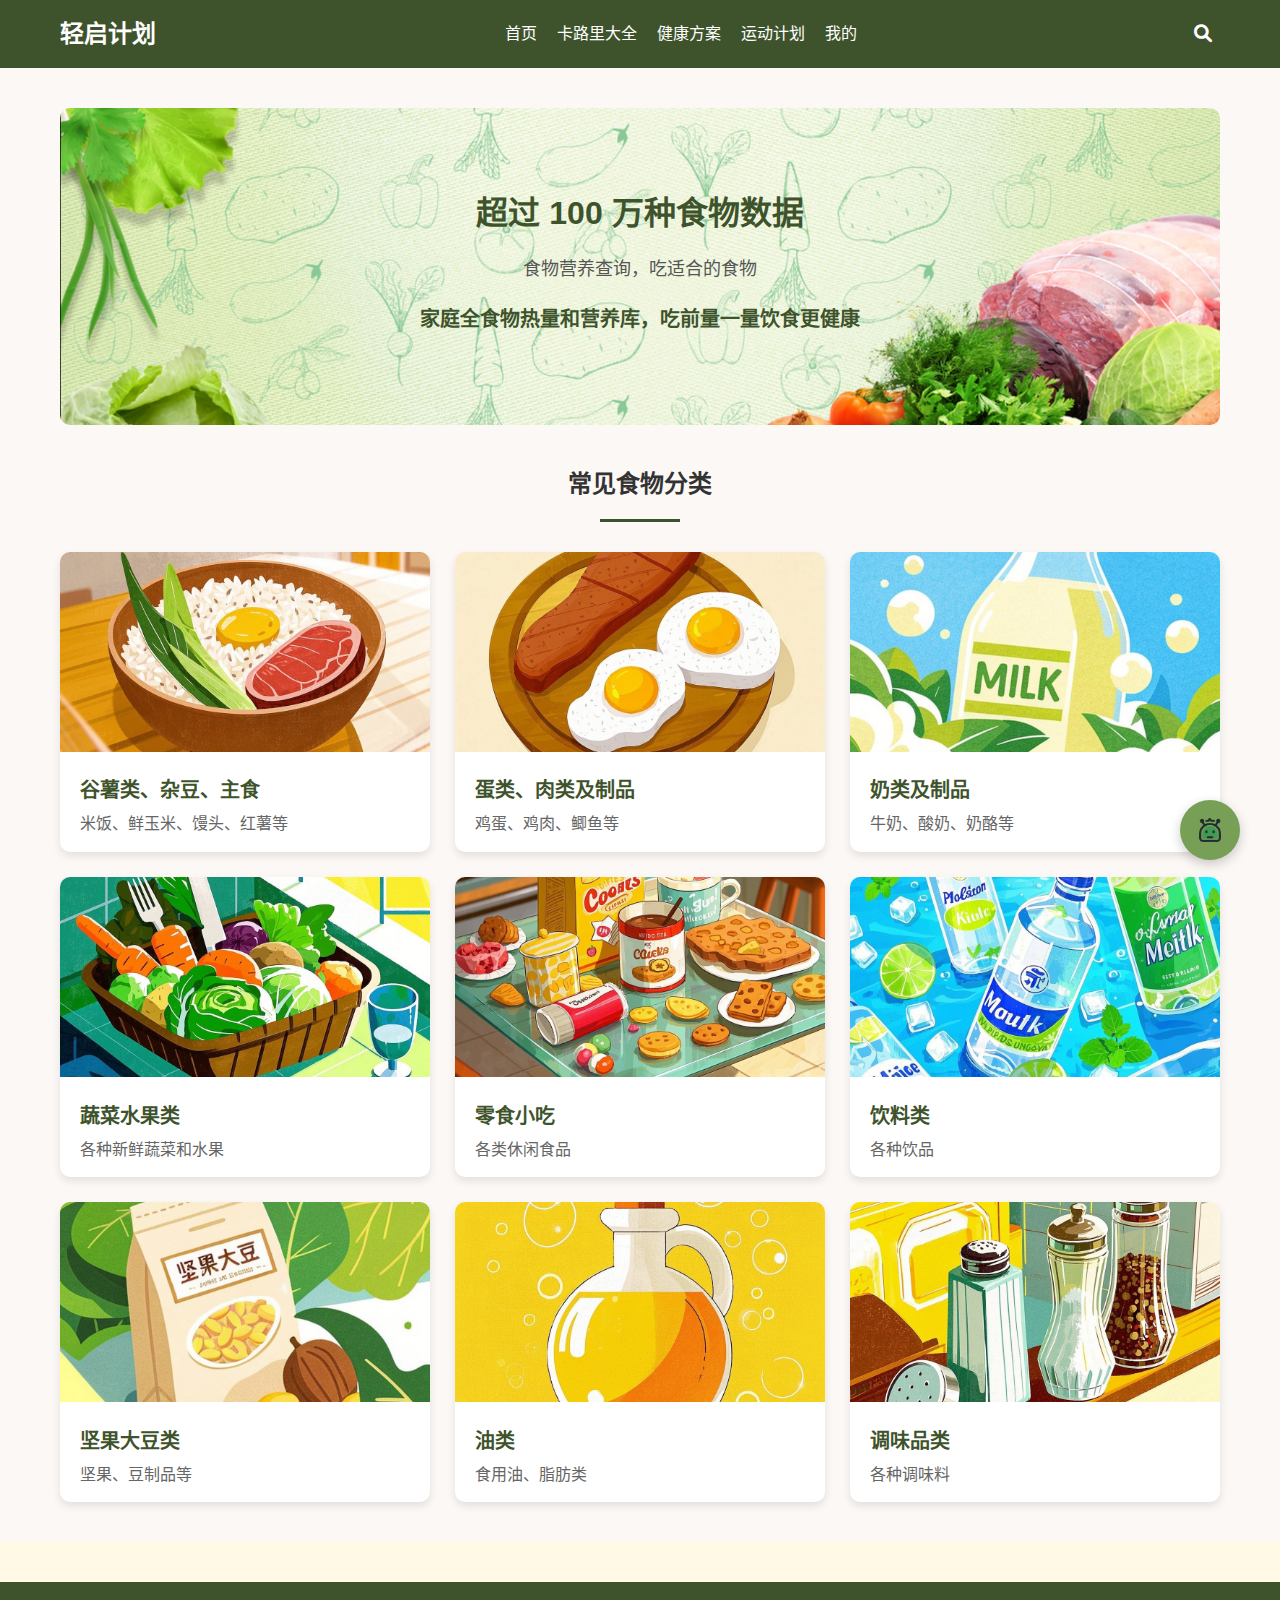
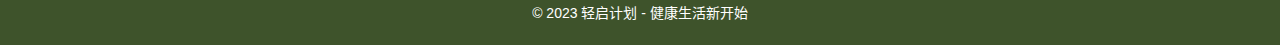
==== calorie.html @ 0e8acd65 "Add files via upload" ====
<!DOCTYPE html>
<html lang="zh-CN">
<head>
    <meta charset="UTF-8">
    <meta name="viewport" content="width=device-width, initial-scale=1.0">
    <title>轻启计划 - 卡路里大全</title>
    <link rel="stylesheet" href="css/style.css">
    <link rel="stylesheet" href="https://cdnjs.cloudflare.com/ajax/libs/font-awesome/6.0.0-beta3/css/all.min.css">
</head>
<body>
    <!-- 导航栏 (与首页相同) -->
    <header class="header">
        <div class="container">
            <div class="logo">
                <h1>轻启计划</h1>
            </div>
            <nav class="nav">
                <ul>
                    <li class="active"><a href="index.html">首页</a></li>
                    <li class="active"><a href="calorie.html">卡路里大全</a></li>
                    <li class="active"><a href="health-plan.html">健康方案</a></li>
                    <li class="active"><a href="exercise-plan.html">运动计划</a></li>
                    <li class="active"><a href="my_page.html">我的</a></li>
                </ul>
            </nav>
            <div class="search-container">
                <button class="search-icon-btn" id="search-icon-btn">
                    <i class="fas fa-search"></i>
                </button>
                <div class="search-expandable" id="search-expandable">
                    <input type="text" id="search-input" placeholder="搜索...">
                    <button id="search-btn">搜索</button>
                </div>
            </div>
            <div class="mobile-menu-btn">
                <i class="fas fa-bars"></i>
            </div>
        </div>
    </header>


    <!-- 悬浮AI助手按钮 -->
    <div class="ai-float-btn" id="ai-float-btn">
        <img src="images/ai图.png" alt="AI助手" class="ai-logo">
    </div>

<!-- 悬浮聊天窗口 -->
<div class="ai-chat-container" id="ai-chat-container">
    <div class="ai-header">
        <h2><img src="images/ai图.png" alt="AI助手" class="ai-logo"> ai小启</h2>
        <button class="close-chat" id="close-chat"><i class="fas fa-times"></i></button>
    </div>
    <div class="ai-messages" id="ai-messages">
        <div class="ai-message ai-response">
            <div class="message-content">
                您好！我是轻启计划的AI健康助手，可以为您解答关于饮食、运动、BMI等方面的健康问题。请问有什么可以帮您？
            </div>
        </div>
    </div>
    <div class="ai-input-area">
        <input type="text" id="ai-question" placeholder="输入您的健康问题...">
        <button id="ai-send"><i class="fas fa-paper-plane"></i></button>
    </div>
    <div class="ai-disclaimer">
        <small>免责声明：AI回答仅供参考，不能替代专业医疗建议</small>
    </div>
</div>

    <!-- 卡路里大全主内容 -->
    <main class="calorie-main">
        <div class="container">
            <!-- 顶部宣传语 -->
            <section class="calorie-intro">
                <h2>超过 100 万种食物数据</h2>
                <p>食物营养查询，吃适合的食物</p>
                <p class="slogan">家庭全食物热量和营养库，吃前量一量饮食更健康</p>
            </section>

            <!-- 食物分类展示 -->
            <section class="food-categories">
                <h3>常见食物分类</h3>
                <div class="categories-grid">
                    <!-- 每个分类卡片 -->
                    <div class="category-card" data-category="主食">
                        <img src="images/食物/主食.jpeg" alt="主食">
                        <h4>谷薯类、杂豆、主食</h4>
                        <p>米饭、鲜玉米、馒头、红薯等</p>
                    </div>
                    
                    <div class="category-card" data-category="蛋肉类">
                        <img src="images/食物/蛋肉类.jpeg" alt="蛋肉类">
                        <h4>蛋类、肉类及制品</h4>
                        <p>鸡蛋、鸡肉、鲫鱼等</p>
                    </div>
                    
                    <div class="category-card" data-category="奶制品">
                        <img src="images/食物/奶制品.jpeg" alt="奶制品">
                        <h4>奶类及制品</h4>
                        <p>牛奶、酸奶、奶酪等</p>
                    </div>
                    
                    <div class="category-card" data-category="蔬果类">
                        <img src="images/食物/蔬果类.jpeg" alt="蔬果类">
                        <h4>蔬菜水果类</h4>
                        <p>各种新鲜蔬菜和水果</p>
                    </div>
                    
                    <div class="category-card" data-category="零食小吃">
                        <img src="images/食物/零食小吃.jpeg" alt="零食小吃">
                        <h4>零食小吃</h4>
                        <p>各类休闲食品</p>
                    </div>
                    
                    <div class="category-card" data-category="饮料">
                        <img src="images/食物/饮料.jpeg" alt="饮料">
                        <h4>饮料类</h4>
                        <p>各种饮品</p>
                    </div>
                    
                    <!-- 新增的三个分类 -->
                    <div class="category-card" data-category="坚果大豆类">
                        <img src="images/食物/坚果大豆类.jpeg" alt="坚果大豆类">
                        <h4>坚果大豆类</h4>
                        <p>坚果、豆制品等</p>
                    </div>
                    
                    <div class="category-card" data-category="油类">
                        <img src="images/食物/油类.jpeg" alt="油类">
                        <h4>油类</h4>
                        <p>食用油、脂肪类</p>
                    </div>
                    
                    <div class="category-card" data-category="调味品">
                        <img src="images/食物/调味品.jpeg" alt="调味品">
                        <h4>调味品类</h4>
                        <p>各种调味料</p>
                    </div>
                </div>
            </section>

            <!-- 食物详情区域 (初始隐藏) -->
            <section class="food-details" id="food-details">
                <div class="details-header">
                    <h3 id="category-title">谷薯芋、杂豆、主食</h3>
                    <button id="close-details" class="close-btn">
                        <i class="fas fa-times"></i>
                    </button>
                </div>
                <div class="food-list" id="food-list">
                    <!-- 动态生成食物列表 -->
                </div>
            </section>
        </div>
    </main>

    <!-- 页脚 (与首页相同) -->
    <footer class="footer">
        <div class="container">
            <p>&copy; 2023 轻启计划 - 健康生活新开始</p>
        </div>
    </footer>

    <script src="js/calorie.js"></script>
</body>
</html>
---- css/style.css ----
/* 全局样式 */
* {
    margin: 0;
    padding: 0;
    box-sizing: border-box;
    font-family: 'Arial', sans-serif;
}

body {
    background-color: #fff8e1; /* 淡黄色背景 */
    color: #333;
    line-height: 1.6;
    overflow-x: hidden;
}

.container {
    width: 100%;
    max-width: 1200px;
    margin: 0 auto;
    padding: 0 20px;
}

/* 开屏动画样式 */
.splash-screen {
    position: fixed;
    top: 0;
    left: 0;
    width: 100%;
    height: 100%;
    background-color: #000;
    z-index: 1000;
    display: flex;
    justify-content: center;
    align-items: center;
}

.splash-screen video {
    width: 100%;
    height: 100%;
    object-fit: cover;
}

.skip-btn {
    position: absolute;
    top: 20px;
    right: 20px;
    background-color: rgba(255, 255, 255, 0.3);
    color: white;
    padding: 8px 15px;
    border-radius: 20px;
    cursor: pointer;
    font-size: 14px;
    transition: all 0.3s;
}

.skip-btn:hover {
    background-color: rgba(255, 255, 255, 0.5);
}

/* 导航栏样式 */
.header {
    background-color: #3E532B; /* 蓝色主题 */
    color: white;
    padding: 15px 0;
    position: sticky;
    top: 0;
    z-index: 100;
}

.header .container {
    display: flex;
    justify-content: space-between;
    align-items: center;
}

.logo h1 {
    font-size: 24px;
    font-weight: bold;
}

.nav ul {
    display: flex;
    list-style: none;
}

.nav ul li {
    margin-left: 20px;
}

.nav ul li a {
    color: white;
    text-decoration: none;
    font-size: 16px;
    transition: color 0.3s;
}

.nav ul li a:hover, .nav ul li.active a {
    /* color: #ffeb3b; */
    color: white
}

/* 搜索容器样式 */
.search-container {
    position: relative;
    display: flex;
    align-items: center;
}

/* 搜索图标按钮样式 */
.search-icon-btn {
    background: none;
    border: none;
    color: white;
    font-size: 18px;
    cursor: pointer;
    padding: 8px;
    transition: all 0.3s;
}

.search-icon-btn:hover {
    color: #ffeb3b;
    transform: scale(1.1);
}

/* 可展开的搜索框样式 */
.search-expandable {
    position: absolute;
    right: 0;
    display: flex;
    width: 0;
    overflow: hidden;
    transition: width 0.3s ease;
    background-color: white;
    border-radius: 20px;
}

.search-expandable.active {
    width: 250px;
}

.search-expandable input {
    flex: 1;
    padding: 8px 15px;
    border: none;
    border-radius: 20px 0 0 20px;
    outline: none;
    font-size: 14px;
    min-width: 0;
}

.search-expandable button {
    padding: 8px 15px;
    background-color: #3E532B;
    color: white;
    border: none;
    border-radius: 0 20px 20px 0;
    cursor: pointer;
    transition: background-color 0.3s;
    white-space: nowrap;
}

.search-expandable button:hover {
    /* background-color: #1565c0; */
    background-color: #3E532B;
}

/* 响应式设计 */
@media (max-width: 768px) {
    .search-expandable.active {
        width: 180px;
    }
    
    .search-expandable input {
        padding: 6px 12px;
    }
    
    .search-expandable button {
        padding: 6px 12px;
    }
}

.mobile-menu-btn {
    display: none;
    font-size: 24px;
    cursor: pointer;
}


/* 轮播图样式 */
.slider-section {
    margin-bottom: 40px;
}

.slider {
    position: relative;
    width: 100%;
    height: 400px;
    overflow: hidden;
    border-radius: 8px;
    box-shadow: 0 4px 8px rgba(0, 0, 0, 0.1);
}

.slide {
    position: absolute;
    top: 0;
    left: 0;
    width: 100%;
    height: 100%;
    opacity: 0;
    transition: opacity 1s ease-in-out;
}

.slide.active {
    opacity: 1;
}

.slide img {
    width: 100%;
    height: 100%;
    object-fit: cover;
}

/* 响应式设计 */
@media (max-width: 768px) {
    .slider {
        height: 250px;
    }
}

/* 主要内容区样式 */
.main-content-inner {
    padding: 40px 0;
}

.hero-section {
    display: flex;
    flex-wrap: wrap;
    gap: 40px;
    margin-bottom: 40px;
}

.left-image {
    flex: 1;
    min-width: 300px;
    border-radius: 8px;
    overflow: hidden;
    box-shadow: 0 4px 8px rgba(0, 0, 0, 0.1);
}

.left-image img {
    width: 100%;
    height: auto;
    display: block;
    transition: transform 0.3s;
}

.left-image img:hover {
    transform: scale(1.02);
}

.right-bmi {
    flex: 1;
    min-width: 300px;
    display: flex;
    align-items: center;
}

.bmi-calculator {
    background-color: transparent; /* 完全透明背景 */
    padding: 30px;
    border-radius: 8px;
    width: 100%;
    border: 1px solid rgba(255, 248, 225, 0.5); /* 与背景色相近的边框 */
    backdrop-filter: blur(5px);
}

.bmi-calculator h2 {
    color: #3E532B;
    margin-bottom: 25px;
    text-align: center;
    font-size: 24px;
    text-shadow: 0 1px 2px rgba(255, 248, 225, 0.8); /* 添加文字阴影增强可读性 */
}

.input-group label {
    display: block;
    margin-bottom: 8px;
    /* color: #1976d2; */
    color: #3E532B;
    font-weight: bold;
    text-shadow: 0 1px 1px rgba(255, 248, 225, 0.5);
}

.input-group input {
    width: 100%;
    padding: 12px;
    border: 1px solid rgba(25, 118, 210, 0.3);
    border-radius: 4px;
    font-size: 16px;
    background-color: rgba(255, 248, 225, 0.7); /* 半透明背景色 */
}

#calculate-btn {
    width: 100%;
    padding: 14px;
    /* background-color: rgba(25, 118, 210, 0.8); */
    background-color: #5a7840;
    color: white;
    border: none;
    border-radius: 4px;
    font-size: 16px;
    cursor: pointer;
    transition: all 0.3s;
    margin-top: 10px;
    backdrop-filter: blur(5px);
}

#calculate-btn:hover {
    /* background-color: rgba(21, 101, 192, 0.9); */
    background-color: #3E532B;
    transform: translateY(-2px);
    box-shadow: 0 2px 4px rgba(0, 0, 0, 0.1);
}

#result {
    margin-top: 20px;
    padding: 15px;
    border-radius: 4px;
    text-align: center;
    font-weight: bold;
    font-size: 16px;
    background-color: rgba(255, 248, 225, 0.6); /* 半透明背景色 */
    backdrop-filter: blur(5px);
    border: 1px solid rgba(255, 248, 225, 0.3);
}

/* BMI按钮样式 */
.bmi-buttons {
    margin-top: 15px;
    text-align: center;
}

.button-group {
    display: flex;
    gap: 15px;
    justify-content: center;
}

.button-group button {
    padding: 10px 20px;
    border: none;
    border-radius: 4px;
    font-size: 14px;
    font-weight: bold;
    cursor: pointer;
    transition: all 0.3s;
}

.diet-btn {
    background-color: #5a7840;
    color: white;
}

.exercise-btn {
    background-color: #3E532B;
    color: white;
}

.button-group button:hover {
    transform: translateY(-2px);
    box-shadow: 0 2px 4px rgba(0, 0, 0, 0.2);
}

/* 响应式设计 */
@media (max-width: 480px) {
    .button-group {
        flex-direction: column;
        gap: 10px;
    }
    
    .button-group button {
        width: 100%;
    }
}

/* 页脚样式 */
.footer {
    background-color: #3E532B;
    color: white;
    text-align: center;
    padding: 20px 0;
    margin-top: 40px;
}

/* 响应式设计 */
@media (max-width: 768px) {
    .nav {
        display: none;
        position: absolute;
        top: 70px;
        left: 0;
        width: 100%;
        background-color: #1976d2;
        padding: 20px;
    }
    
    .nav.active {
        display: block;
    }
    
    .nav ul {
        flex-direction: column;
    }
    
    .nav ul li {
        margin: 10px 0;
    }
    
    .mobile-menu-btn {
        display: block;
    }
    
    .search-box {
        display: none;
    }
    
    .hero-section {
        flex-direction: column;
    }
    
    .left-image, .right-bmi {
        min-width: 100%;
    }
}


/* 新增内容区域样式 */
.additional-content {
    padding: 60px 0;
    background-color: #FCF8F5;
    margin-bottom: 40px;
}

.content-row {
    display: flex;
    flex-wrap: wrap;
    margin-bottom: 40px;
    gap: 30px;
}

.content-col {
    flex: 1;
    min-width: 300px;
}

.name-slogan {
    text-align: center;
    justify-content: center;
}

.name-slogan .content-col {
    flex: none;
    max-width: 600px;
}

.name-slogan h3 {
    font-size: 32px;
    color: #3E532B;
    margin-bottom: 15px;
}

.name-slogan p {
    font-size: 18px;
    color: #555;
    font-style: italic;
}

.content-row img {
    width: 100%;
    height: auto;
    border-radius: 8px;
    box-shadow: 0 4px 8px rgba(0, 0, 0, 0.1);
    transition: transform 0.3s;
}

.content-row img:hover {
    transform: scale(1.02);
}

.policy-card {
    background-color: rgba(255, 255, 255, 0.8);
    padding: 25px;
    border-radius: 8px;
    height: 100%;
    box-shadow: 0 4px 8px rgba(0, 0, 0, 0.1);
    border: 1px solid rgba(25, 118, 210, 0.2);
}

.policy-card h4 {
    color: #3E532B;
    margin-bottom: 15px;
    font-size: 20px;
}

.policy-card p {
    color: #555;
    line-height: 1.6;
}

/* 响应式设计 */
@media (max-width: 768px) {
    .content-row {
        flex-direction: column;
    }
    
    .policy-image {
        flex-direction: column-reverse;
    }
    
    .additional-content {
        padding: 40px 0;
    }
}


/* 卡路里大全页面特定样式 */
.calorie-main {
    padding: 40px 0;
    background-color: #FCF8F5;
}

/* .calorie-intro {
    text-align: center;
    margin-bottom: 40px;
} */
 /* 卡路里大全顶部宣传语样式 */
.calorie-intro {
    background-image: url('../images/卡路里大全页面.png');
    background-size: cover;
    background-position: center;
    background-repeat: no-repeat;
    color: white;
    text-align: center;
    padding: 80px 20px;
    margin-bottom: 40px;
    border-radius: 10px;
    position: relative;
    overflow: hidden;
}

/* 添加半透明黑色遮罩增强文字可读性
.calorie-intro::before {
    content: '';
    position: absolute;
    top: 0;
    left: 0;
    right: 0;
    bottom: 0;
    background-color: rgba(0, 0, 0, 0.5);
    z-index: 0;
} */

/* 确保文字在遮罩上方 */
.calorie-intro h2,
.calorie-intro p,
.calorie-intro .slogan {
    position: relative;
    z-index: 1;
}

.calorie-intro h2 {
    font-size: 32px;
    color: #3E532B;
    margin-bottom: 15px;
}

.calorie-intro p {
    font-size: 18px;
    color: #555;
    margin-bottom: 10px;
}

.calorie-intro .slogan {
    font-size: 20px;
    color: #3E532B;
    font-weight: bold;
    margin-top: 20px;
}

.food-categories h3 {
    text-align: center;
    font-size: 24px;
    color: #333;
    margin-bottom: 30px;
    position: relative;
}

.food-categories h3::after {
    content: "";
    display: block;
    width: 80px;
    height: 3px;
    background-color: #3E532B;
    margin: 15px auto 0;
}

.categories-grid {
    display: grid;
    grid-template-columns: repeat(auto-fill, minmax(300px, 1fr));
    gap: 30px;
}

.category-card {
    background-color: white;
    border-radius: 10px;
    overflow: hidden;
    box-shadow: 0 4px 8px rgba(0, 0, 0, 0.1);
    transition: transform 0.3s, box-shadow 0.3s;
    cursor: pointer;
}

.category-card:hover {
    transform: translateY(-5px);
    box-shadow: 0 8px 16px rgba(0, 0, 0, 0.1);
}

.category-card img {
    width: 100%;
    height: 200px;
    object-fit: cover;
}

.category-card h4 {
    padding: 15px 20px 5px;
    color: #3E532B;
    font-size: 20px;
}

.category-card p {
    padding: 0 20px 15px;
    color: #666;
}

.food-details {
    display: none;
    margin-top: 40px;
}

.back-to-categories {
    margin-bottom: 20px;
}

#back-btn {
    padding: 10px 20px;
    background-color: #3E532B;
    color: white;
    border: none;
    border-radius: 5px;
    cursor: pointer;
    font-size: 16px;
    transition: background-color 0.3s;
}

#back-btn:hover {
    background-color: #3E532B;
}

#category-title {
    font-size: 28px;
    color: #333;
    margin-bottom: 30px;
    text-align: center;
}

.food-list {
    display: grid;
    grid-template-columns: repeat(auto-fill, minmax(250px, 1fr));
    gap: 20px;
}

.food-item {
    background-color: white;
    border-radius: 8px;
    padding: 20px;
    box-shadow: 0 2px 4px rgba(0, 0, 0, 0.1);
}

.food-name {
    font-size: 18px;
    color: #3E532B;
    margin-bottom: 10px;
}

.food-alias {
    font-size: 14px;
    color: #666;
    margin-bottom: 15px;
    font-style: italic;
}

.food-calorie {
    font-size: 16px;
    color: #333;
    font-weight: bold;
}

/* 响应式设计 */
@media (max-width: 768px) {
    .categories-grid {
        grid-template-columns: 1fr;
    }
    
    .food-list {
        grid-template-columns: 1fr;
    }
}

/* 新增的卡路里大全样式 */
.food-details {
    display: none;
    margin-top: 40px;
    background-color: #FCF8F5;
    border-radius: 10px;
    padding: 30px;
    box-shadow: 0 4px 12px rgba(0, 0, 0, 0.1);
    animation: fadeIn 0.3s ease-out;
}

@keyframes fadeIn {
    from { opacity: 0; transform: translateY(20px); }
    to { opacity: 1; transform: translateY(0); }
}

.details-header {
    display: flex;
    justify-content: space-between;
    align-items: center;
    margin-bottom: 30px;
    padding-bottom: 15px;
    border-bottom: 1px solid #eee;
}

.close-btn {
    background: none;
    border: none;
    font-size: 24px;
    color: #777;
    cursor: pointer;
    transition: color 0.3s;
    padding: 5px;
}

.close-btn:hover {
    color: #3E532B;
}

/* 原有分类网格调整为3列 */
.categories-grid {
    display: grid;
    grid-template-columns: repeat(auto-fill, minmax(280px, 1fr));
    gap: 25px;
}

/* 食物列表样式 */
.food-list {
    display: grid;
    grid-template-columns: repeat(auto-fill, minmax(280px, 1fr));
    gap: 20px;
}

.food-item {
    background-color: #f9f9f9;
    border-radius: 8px;
    padding: 20px;
    transition: transform 0.3s, box-shadow 0.3s;
}

.food-item:hover {
    transform: translateY(-3px);
    box-shadow: 0 4px 8px rgba(0, 0, 0, 0.1);
}

.food-name {
    font-size: 18px;
    color: #3E532B;
    margin-bottom: 8px;
}

.food-alias {
    font-size: 14px;
    color: #666;
    margin-bottom: 12px;
    font-style: italic;
}

.food-calorie {
    font-size: 16px;
    color: #e53935;
    font-weight: bold;
}

/* 响应式设计 */
@media (max-width: 768px) {
    .categories-grid, .food-list {
        grid-template-columns: 1fr;
    }
    
    .details-header {
        flex-direction: column;
        align-items: flex-start;
    }
    
    .close-btn {
        margin-top: 15px;
        align-self: flex-end;
    }
}






/* 健康方案页面特定样式 */
.health-plan-main {
    padding: 40px 0;
    background-color: #FCF8F5;
}

.health-intro {
    text-align: center;
    margin-bottom: 50px;
}

.health-intro h1 {
    font-size: 36px;
    color: #3E532B;
    margin-bottom: 15px;
}

.health-intro .subtitle {
    font-size: 20px;
    color: #555;
}

/* 健康原则网格 */
.principles-grid {
    display: grid;
    grid-template-columns: repeat(auto-fit, minmax(250px, 1fr));
    gap: 30px;
    margin-bottom: 50px;
}

.principle-card {
    background-color: white;
    border-radius: 10px;
    padding: 30px 25px;
    text-align: center;
    box-shadow: 0 4px 8px rgba(0, 0, 0, 0.1);
    transition: transform 0.3s;
}

.principle-card:hover {
    transform: translateY(-5px);
}

.icon-box {
    width: 70px;
    height: 70px;
    background-color: #e3f2fd;
    border-radius: 50%;
    display: flex;
    align-items: center;
    justify-content: center;
    margin: 0 auto 20px;
}

.icon-box i {
    font-size: 30px;
    /*图标颜色*/
    color: #1976d2;
}

.principle-card h3 {
    color: #3E532B;
    margin-bottom: 15px;
    font-size: 20px;
}

.principle-card p {
    color: #555;
    line-height: 1.6;
}

/* 一日饮食建议 */
.daily-meal-plan {
    margin-top: 40px;
}


.daily-meal-plan h2 {
    text-align: center;
    font-size: 28px;
    color: #333;
    margin-bottom: 40px;
    display: flex;
    align-items: center;
    justify-content: center;
}

.daily-meal-plan h2 i {
    margin-right: 15px;
    color: #3E532B;
}



.meal-cards {
    display: grid;
    grid-template-columns: repeat(auto-fit, minmax(250px, 1fr));
    gap: 25px;
}

.meal-card {
    background-color: white;
    border-radius: 10px;
    padding: 25px;
    box-shadow: 0 4px 8px rgba(0, 0, 0, 0.1);
    position: relative;
    overflow: hidden;
}

.meal-card::before {
    content: "";
    position: absolute;
    top: 0;
    left: 0;
    width: 5px;
    height: 100%;
}

.meal-card.breakfast::before {
    background-color: #FFC107;
}

.meal-card.lunch::before {
    background-color: #4CAF50;
}

.meal-card.dinner::before {
    background-color: #3E532B;
}

.meal-card.snack::before {
    background-color: #9C27B0;
}

.meal-header {
    display: flex;
    align-items: center;
    margin-bottom: 20px;
}

.meal-header i {
    font-size: 24px;
    margin-right: 15px;
}

.breakfast .meal-header i {
    color: #FFC107;
}

.lunch .meal-header i {
    color: #4CAF50;
}

.dinner .meal-header i {
    color: #2196F3;
}

.snack .meal-header i {
    color: #9C27B0;
}

.meal-header h3 {
    font-size: 22px;
    color: #333;
}

.meal-card ul {
    list-style-type: none;
}

.meal-card li {
    padding: 8px 0;
    border-bottom: 1px dashed #eee;
    color: #555;
}

.meal-card li:last-child {
    border-bottom: none;
}

/* 响应式设计 */
@media (max-width: 768px) {
    .principles-grid, .meal-cards {
        grid-template-columns: 1fr;
    }
    
    .health-intro h1 {
        font-size: 28px;
    }
    
    .health-intro .subtitle {
        font-size: 18px;
    }
}


/* 卡路里食谱链接样式 */
.bmi-title {
    position: relative;
    display: flex;
    align-items: center;
    flex-wrap: wrap;
    gap: 15px;
}

.calorie-link {
    font-size: 14px;
    color: #5a7840;
    text-decoration: none;
    border-bottom: 1px dashed #5a7840;
    transition: all 0.3s;
    white-space: nowrap;
    margin-left: 10px;
}

.calorie-link:hover {
    color: #3E532B;
    border-bottom-color: #3E532B;
}

/* 响应式设计 */
@media (max-width: 480px) {
    .bmi-title {
        flex-direction: column;
        align-items: flex-start;
        gap: 5px;
    }
    
    .calorie-link {
        margin-left: 0;
        align-self: flex-end;
    }
}

/* BMI饮食建议样式 */
.bmi-diet-plan {
    margin-top: 50px;
    background-color: white;
    border-radius: 10px;
    box-shadow: 0 4px 12px rgba(0, 0, 0, 0.1);
    overflow: hidden;
}

.bmi-container {
    display: flex;
    min-height: 600px;
}

.bmi-categories {
    width: 250px;
    background-color: #f5f5f5;
    border-right: 1px solid #eee;
}

.bmi-category {
    padding: 20px;
    cursor: pointer;
    transition: all 0.3s;
    border-bottom: 1px solid #eee;
}

.bmi-category:hover {
    background-color: #e3f2fd;
}

.bmi-category.active {
    background-color: #3E532B;
    color: white;
}

.bmi-category h3 {
    font-size: 18px;
    margin-bottom: 5px;
}

.bmi-category p {
    font-size: 14px;
    color: #777;
}

.bmi-category.active p {
    color: #e3f2fd;
}

.diet-content {
    flex: 1;
    padding: 30px;
    overflow-y: auto;
}

.diet-plan {
    display: none;
}

.diet-plan.active {
    display: block;
    animation: fadeIn 0.5s ease-out;
}

.diet-plan h2 {
    color: #3E532B;
    margin-bottom: 25px;
    font-size: 24px;
    display: flex;
    align-items: center;
}

.diet-plan h2 i {
    margin-right: 15px;
}

.plan-section {
    margin-bottom: 30px;
    padding-bottom: 20px;
    border-bottom: 1px dashed #eee;
}

.plan-section:last-child {
    border-bottom: none;
}

.plan-section h3 {
    color: #333;
    font-size: 20px;
    margin-bottom: 15px;
}

.plan-section p {
    margin-bottom: 15px;
    color: #555;
}

.plan-section ul {
    list-style-type: none;
}

.plan-section li {
    padding: 8px 0;
    color: #555;
    position: relative;
    padding-left: 20px;
    line-height: 1.6;
}

.plan-section li::before {
    content: "•";
    color: #5a7840;
    font-size: 20px;
    position: absolute;
    left: 0;
    top: 5px;
}

.plan-section strong {
    color: #333;
    font-weight: 600;
}

/* 响应式设计 */
@media (max-width: 768px) {
    .bmi-container {
        flex-direction: column;
    }
    
    .bmi-categories {
        width: 100%;
        display: flex;
        overflow-x: auto;
        border-right: none;
        border-bottom: 1px solid #eee;
    }
    
    .bmi-category {
        min-width: 150px;
        border-bottom: none;
        border-right: 1px solid #eee;
    }
    
    .diet-content {
        padding: 20px;
    }
    
    .diet-plan h2 {
        font-size: 20px;
    }
    
    .plan-section h3 {
        font-size: 18px;
    }
}





/* 运动计划页面特定样式 */
.exercise-main {
    padding: 40px 0;
    background-color: #FCF8F5;
}

.exercise-intro {
    text-align: center;
    margin-bottom: 40px;
}

.exercise-intro h1 {
    font-size: 36px;
    color: #3E532B;
    margin-bottom: 15px;
}

.exercise-intro .subtitle {
    font-size: 20px;
    color: #555;
}

/* 标签页样式 */
.exercise-tabs {
    margin-top: 30px;
}

.tab-buttons {
    display: flex;
    justify-content: center;
    margin-bottom: 30px;
    flex-wrap: wrap;
    gap: 10px;
}

.tab-btn {
    padding: 12px 25px;
    background-color: #e3f2fd;
    /* color: #1976d2; */
    color: #3E532B;
    border: none;
    border-radius: 30px;
    font-size: 16px;
    font-weight: bold;
    cursor: pointer;
    transition: all 0.3s;
}

.tab-btn:hover {
    background-color: #bbdefb;
}

.tab-btn.active {
    background-color: #19d21c;
    color: white;
}

.tab-content {
    display: none;
    animation: fadeIn 0.5s ease-out;
}

.tab-content.active {
    display: block;
}

@keyframes fadeIn {
    from { opacity: 0; transform: translateY(10px); }
    to { opacity: 1; transform: translateY(0); }
}

.tab-content h2 {
    text-align: center;
    font-size: 28px;
    color: #333;
    margin-bottom: 30px;
    display: flex;
    align-items: center;
    justify-content: center;
}

.tab-content h2 i {
    margin-right: 15px;
    color: #3E532B;
}

.plan-details {
    display: grid;
    grid-template-columns: repeat(auto-fit, minmax(300px, 1fr));
    gap: 30px;
}

.day-plan {
    background-color: white;
    border-radius: 10px;
    padding: 25px;
    box-shadow: 0 4px 8px rgba(0, 0, 0, 0.1);
    transition: transform 0.3s;
}

.day-plan:hover {
    transform: translateY(-5px);
}

.day-plan h3 {
    color: #3E532B;
    font-size: 20px;
    margin-bottom: 15px;
    padding-bottom: 10px;
    border-bottom: 1px solid #eee;
}

.day-plan ul {
    list-style-type: none;
}

.day-plan li {
    padding: 10px 0;
    color: #555;
    position: relative;
    padding-left: 25px;
}

.day-plan li::before {
    content: "•";
    color: #1976d2;
    font-size: 20px;
    position: absolute;
    left: 0;
    top: 7px;
}

/* 响应式设计 */
@media (max-width: 768px) {
    .plan-details {
        grid-template-columns: 1fr;
    }
    
    .exercise-intro h1 {
        font-size: 28px;
    }
    
    .exercise-intro .subtitle {
        font-size: 18px;
    }
    
    .tab-content h2 {
        font-size: 24px;
    }
}



/* 视频容器样式 */
.content-col video {
    width: 100%;
    height: auto;
    border-radius: 8px;
    box-shadow: 0 4px 8px rgba(0, 0, 0, 0.1);
    display: block;
}

.video-controls {
    display: flex;
    justify-content: center;
    gap: 15px;
    margin-top: 10px;
}

.video-controls button {
    background-color: rgba(25, 118, 210, 0.8);
    color: white;
    border: none;
    border-radius: 50%;
    width: 40px;
    height: 40px;
    cursor: pointer;
    transition: all 0.3s;
    display: flex;
    align-items: center;
    justify-content: center;
}

.video-controls button:hover {
    background-color: rgba(25, 118, 210, 1);
    transform: scale(1.1);
}

/* 响应式设计 */
@media (max-width: 768px) {
    .content-col video {
        max-height: 200px;
    }
}


/* 悬浮AI助手按钮样式 */
.ai-float-btn {
    position: fixed;
    bottom: 40px;
    right: 40px;
    width: 60px;
    height: 60px;
    background-color: #779f55;
    color: white;
    border-radius: 50%;
    display: flex;
    align-items: center;
    justify-content: center;
    cursor: pointer;
    box-shadow: 0 4px 12px rgba(0, 0, 0, 0.2);
    z-index: 999;
    transition: all 0.3s ease;
}

.ai-float-btn:hover {
    background-color: #5a7840;
    transform: scale(1.1);
}

.ai-float-btn i {
    font-size: 24px;
}

/* 悬浮聊天窗口样式 */
.ai-chat-container {
    position: fixed;
    bottom: 120px;
    right: -400px;
    width: 380px;
    height: 500px;
    background-color: white;
    border-radius: 10px 0 0 10px;
    box-shadow: 0 0 20px rgba(0, 0, 0, 0.2);
    z-index: 1000;
    transition: right 0.3s ease;
    display: flex;
    flex-direction: column;
    overflow: hidden;
}

.ai-logo {
    width: 24px;
    height: 24px;
    object-fit: contain;
}

.ai-chat-container.active {
    right: 0;
}

.ai-header {
    padding: 15px;
    background-color: #769e53;
    color: white;
    display: flex;
    justify-content: space-between;
    align-items: center;
}

.ai-header h2 {
    font-size: 18px;
    margin: 0;
    display: flex;
    align-items: center;
}

.ai-header h2 i {
    margin-right: 10px;
}

.close-chat {
    background: none;
    border: none;
    color: white;
    font-size: 20px;
    cursor: pointer;
}

.ai-messages {
    flex: 1;
    padding: 15px;
    overflow-y: auto;
    background-color: #f9f9f9;
}

.ai-input-area {
    padding: 15px;
    border-top: 1px solid #eee;
    background-color: white;
    display: flex;
}

.ai-input-area input {
    flex: 1;
    padding: 10px 15px;
    border: 1px solid #ddd;
    border-radius: 30px;
    outline: none;
    font-size: 14px;
}

.ai-input-area button {
    padding: 0 20px;
    margin-left: 10px;
    background-color: #5a7840;
    color: white;
    border: none;
    border-radius: 30px;
    cursor: pointer;
    transition: all 0.3s;
    display: flex;
    align-items: center;
}

.ai-input-area button:hover {
    background-color: #5a7840;
}

.ai-disclaimer {
    padding: 8px;
    background-color: #f5f5f5;
    color: #999;
    font-size: 12px;
    text-align: center;
}

/* AI消息气泡 */
.ai-response .message-content {
    background-color: rgba(90, 120, 64, 0.1); /* 基于#5a7840的浅色背景 */
    border-left: 3px solid #5a7840;
}

/* 响应式设计 */
@media (max-width: 480px) {
    .ai-float-btn {
        bottom: 20px;
        right: 20px;
        width: 50px;
        height: 50px;
    }
    
    .ai-chat-container {
        width: 100%;
        height: 70vh;
        bottom: 0;
        right: -100%;
        border-radius: 10px 10px 0 0;
    }
    
    .ai-chat-container.active {
        right: 0;
    }
}

/* 我的页面*/
        :root {
            /* --primary-color: #FFD700; */
            --primary-color: #3E532B;
            /* --secondary-color: #FFECB3; */
            --secondary-color: #3E532B;
            /* --accent-color: #FFC107; */
            --accent-color: #5a7840;
            --text-color: #333;
            --light-bg: #FFF9E6;
            --border-radius: 10px;
            --box-shadow: 0 4px 8px rgba(0,0,0,0.1);
        }
        
        * {
            box-sizing: border-box;
            margin: 0;
            padding: 0;
            font-family: 'Helvetica Neue', Arial, sans-serif;
        }
        
        body {
            background-color: var(--light-bg);
            color: var(--text-color);
            /* background-color: #e9e39d; 淡黄色背景 */
            line-height: 1.6;
        }
        
        .container {
            max-width: 1200px;
            margin: 0 auto;
            padding: 0 20px;
        }
        
        
        /* 主要内容区 */
        .main-content-inner {
            padding: 30px 0;
        }
        
        .page-title {
            text-align: center;
            margin-bottom: 30px;
            color: var(--primary-color);
        }
        
        /* 卡片样式 */
        .dashboard {
            display: grid;
            grid-template-columns: repeat(auto-fit, minmax(300px, 1fr));
            gap: 20px;
            margin-bottom: 30px;
        }
        
        .card {
            background-color: white;
            border-radius: var(--border-radius);
            box-shadow: var(--box-shadow);
            padding: 20px;
            transition: transform 0.3s ease;
        }
        
        .card:hover {
            transform: translateY(-5px);
        }
        
        .card-header {
            display: flex;
            justify-content: space-between;
            align-items: center;
            margin-bottom: 15px;
            padding-bottom: 10px;
            border-bottom: 1px solid #eee;
        }
        
        .card-title {
            font-size: 18px;
            font-weight: bold;
            color: var(--primary-color);
        }
        
        .card-icon {
            width: 30px;
            height: 30px;
            /* background-color: var(--secondary-color); 每个右上角的标背景*/
            background-color: #f4f4f4;
            border-radius: 50%;
            display: flex;
            align-items: center;
            justify-content: center;
            color: var(--primary-color);
        }
        
        /* 进度条样式 */
        .progress-container {
            margin-top: 15px;
        }
        
        .progress-bar {
            height: 10px;
            background-color: #f0f0f0;
            border-radius: 5px;
            overflow: hidden;
            margin-bottom: 5px;
        }
        
        .progress-fill {
            height: 100%;
            background-color: var(--primary-color);
            width: 65%;
        }
        
        .progress-text {
            display: flex;
            justify-content: space-between;
            font-size: 12px;
            color: #777;
        }
        
        /* 按钮样式 */
        .btn {
            display: inline-block;
            padding: 8px 15px;
            background-color: var(--primary-color);
            /* background-color: #e8ffdd; */
            color: white;
            border: none;
            border-radius: var(--border-radius);
            /* background-color: #e8ffdd; */
            cursor: pointer;
            text-decoration: none;
            font-weight: 500;
            transition: background-color 0.3s ease;
        }
        
        .btn:hover {
            background-color: var(--accent-color);
        }
        
        /* 食物和运动项目样式 */
        .food-item, .exercise-item {
            display: flex;
            align-items: center;
            padding: 10px 0;
            border-bottom: 1px solid #f0f0f0;
        }
        
        .food-item:last-child, .exercise-item:last-child {
            border-bottom: none;
        }
        
        .item-icon {
            width: 40px;
            height: 40px;
            /* background-color: var(--secondary-color);定制食谱表情背景 */
            background-color: #f4f4f4;
            border-radius: 50%;
            display: flex;
            align-items: center;
            justify-content: center;
            margin-right: 15px;
            color: var(--primary-color);
        }
        
        .item-details {
            flex-grow: 1;
        }
        
        .item-title {
            font-weight: bold;
        }
        
        .item-meta {
            font-size: 12px;
            color: #777;
        }
        
        /* 图表容器 */
        .chart-container {
            height: 200px;
            margin-top: 15px;
        }
        
        /* 页脚样式 */
        footer {
            text-align: center;
            padding: 20px;
            margin-top: 50px;
            color: #777;
            font-size: 14px;
        }
        
        /* 响应式设计 */
        @media (max-width: 768px) {
            .dashboard {
                grid-template-columns: 1fr;
            }
            
            nav ul {
                display: none;
                position: absolute;
                top: 100%;
                left: 0;
                right: 0;
                background-color: white;
                flex-direction: column;
                padding: 15px;
                box-shadow: var(--box-shadow);
            }
            
            nav ul.show {
                display: flex;
            }
            
            nav ul li {
                margin: 5px 0;
            }
            
            .mobile-menu-btn {
                display: block;
            }
        }
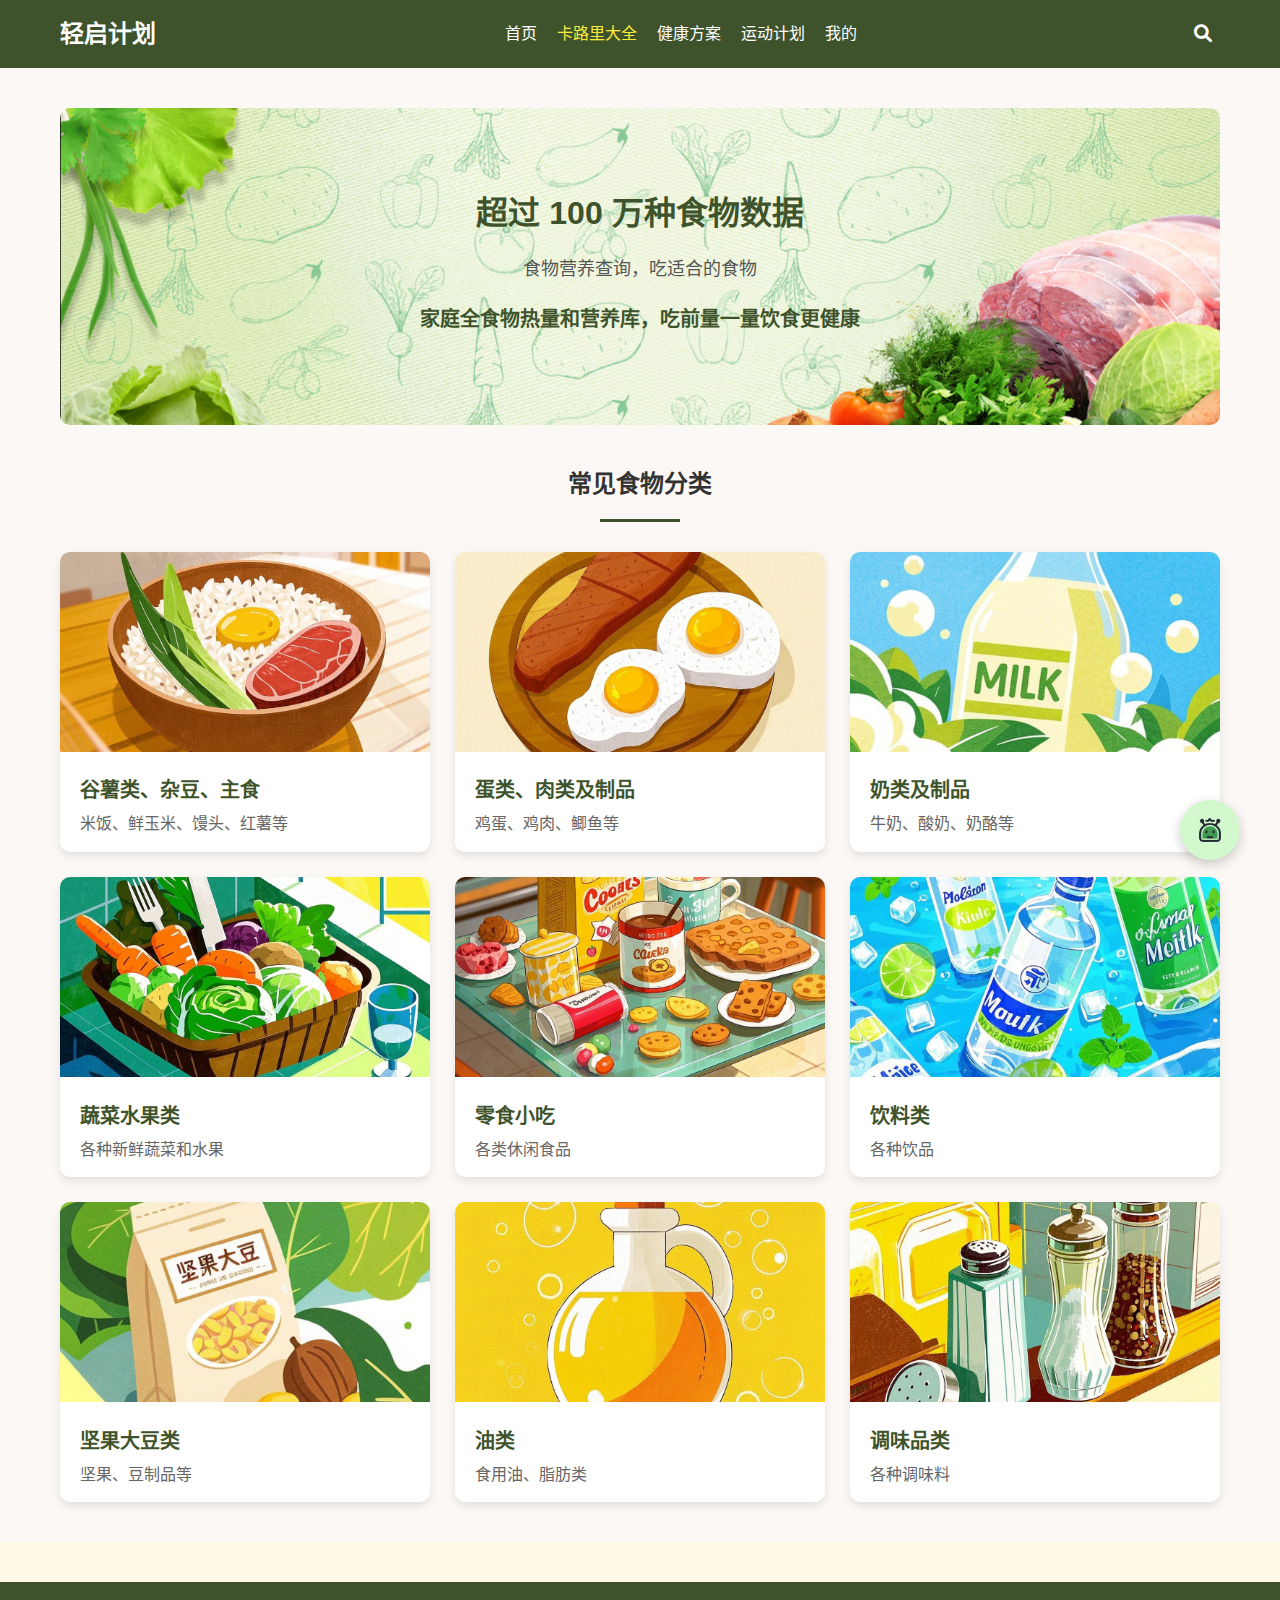
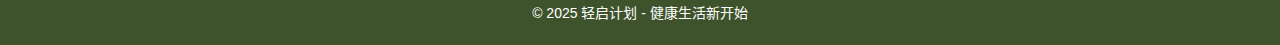
==== commit 8dd3cfbd: "Add files via upload" ====
--- a/calorie.html
+++ b/calorie.html
@@ -16,11 +16,11 @@
             </div>
             <nav class="nav">
                 <ul>
-                    <li class="active"><a href="index.html">首页</a></li>
+                    <li ><a href="index.html">首页</a></li>
                     <li class="active"><a href="calorie.html">卡路里大全</a></li>
-                    <li class="active"><a href="health-plan.html">健康方案</a></li>
-                    <li class="active"><a href="exercise-plan.html">运动计划</a></li>
-                    <li class="active"><a href="my_page.html">我的</a></li>
+                    <li ><a href="health-plan.html">健康方案</a></li>
+                    <li ><a href="exercise-plan.html">运动计划</a></li>
+                    <li ><a href="my_page.html">我的</a></li>
                 </ul>
             </nav>
             <div class="search-container">
@@ -156,7 +156,7 @@
     <!-- 页脚 (与首页相同) -->
     <footer class="footer">
         <div class="container">
-            <p>&copy; 2023 轻启计划 - 健康生活新开始</p>
+            <p>&copy; 2025 轻启计划 - 健康生活新开始</p>
         </div>
     </footer>
 
--- a/css/style.css
+++ b/css/style.css
@@ -96,7 +96,7 @@
 
 .nav ul li a:hover, .nav ul li.active a {
     /* color: #ffeb3b; */
-    color: white
+    color: #ffeb3b
 }
 
 /* 搜索容器样式 */
@@ -186,46 +186,118 @@
 }
 
 
-/* 轮播图样式 */
+/* 轮播图容器 - 全宽度 */
 .slider-section {
-    margin-bottom: 40px;
-}
-
+    height: 500px;
+    width: 100%;
+    position: relative;
+    overflow: hidden;
+    margin: 0;
+    padding: 0;
+    background-color: #f5f5f5; /* 备用背景色 */
+}
+
+/* 轮播图滑动区域 */
 .slider {
+    width: 100%;
     position: relative;
+    height: 100%;
+}
+
+/* 单个幻灯片 */
+.slide {
     width: 100%;
-    height: 400px;
-    overflow: hidden;
-    border-radius: 8px;
-    box-shadow: 0 4px 8px rgba(0, 0, 0, 0.1);
-}
-
-.slide {
+    height: 100%;
+    opacity: 0;
+    transition: opacity 0.8s ease;
     position: absolute;
     top: 0;
     left: 0;
-    width: 100%;
-    height: 100%;
-    opacity: 0;
-    transition: opacity 1s ease-in-out;
 }
 
 .slide.active {
     opacity: 1;
 }
 
+/* 图片样式 */
 .slide img {
     width: 100%;
     height: 100%;
     object-fit: cover;
-}
-
-/* 响应式设计 */
+    display: block;
+}
+
+/* 导航箭头样式 */
+.slider-arrow {
+    position: absolute;
+    top: 50%;
+    transform: translateY(-50%);
+    width: 50px;
+    height: 50px;
+    background-color: rgba(0, 0, 0, 0.5);
+    color: white;
+    border: none;
+    border-radius: 50%;
+    font-size: 24px;
+    cursor: pointer;
+    z-index: 10;
+    transition: background-color 0.3s;
+}
+
+.slider-arrow:hover {
+    background-color: rgba(0, 0, 0, 0.8);
+}
+
+.prev {
+    left: 20px;
+}
+
+.next {
+    right: 20px;
+}
+
+/* 指示器样式 */
+.slider-indicators {
+    position: absolute;
+    bottom: 20px;
+    left: 50%;
+    transform: translateX(-50%);
+    display: flex;
+    gap: 10px;
+    z-index: 10;
+}
+
+.indicator {
+    width: 12px;
+    height: 12px;
+    border-radius: 50%;
+    background-color: rgba(255, 255, 255, 0.5);
+    cursor: pointer;
+    transition: background-color 0.3s;
+}
+
+.indicator.active {
+    background-color: rgba(255, 255, 255, 1);
+}
+
+/* 响应式调整 */
 @media (max-width: 768px) {
-    .slider {
-        height: 250px;
-    }
-}
+    .slider-section {
+        height: 300px;
+    }
+    
+    .slider-arrow {
+        width: 40px;
+        height: 40px;
+        font-size: 20px;
+    }
+    
+    .indicator {
+        width: 10px;
+        height: 10px;
+    }
+}
+
 
 /* 主要内容区样式 */
 .main-content-inner {
@@ -242,9 +314,11 @@
 .left-image {
     flex: 1;
     min-width: 300px;
-    border-radius: 8px;
-    overflow: hidden;
-    box-shadow: 0 4px 8px rgba(0, 0, 0, 0.1);
+    /* 移除可能影响背景的属性 */
+    border-radius: 0; /* 如果不需要圆角 */
+    overflow: visible; /* 改为visible避免裁剪 */
+    box-shadow: none; /* 移除阴影避免影响透明效果 */
+    background: transparent; /* 明确设置为透明 */
 }
 
 .left-image img {
@@ -252,6 +326,12 @@
     height: auto;
     display: block;
     transition: transform 0.3s;
+    /* 确保没有背景色 */
+    background: transparent;
+    /* 确保边框不会影响 */
+    border: none;
+    /* 确保轮廓不会影响 */
+    outline: none;
 }
 
 .left-image img:hover {
@@ -521,6 +601,8 @@
         padding: 40px 0;
     }
 }
+
+
 
 
 /* 卡路里大全页面特定样式 */
@@ -1419,7 +1501,7 @@
     right: 40px;
     width: 60px;
     height: 60px;
-    background-color: #779f55;
+    background-color: #d3f8ce;
     color: white;
     border-radius: 50%;
     display: flex;
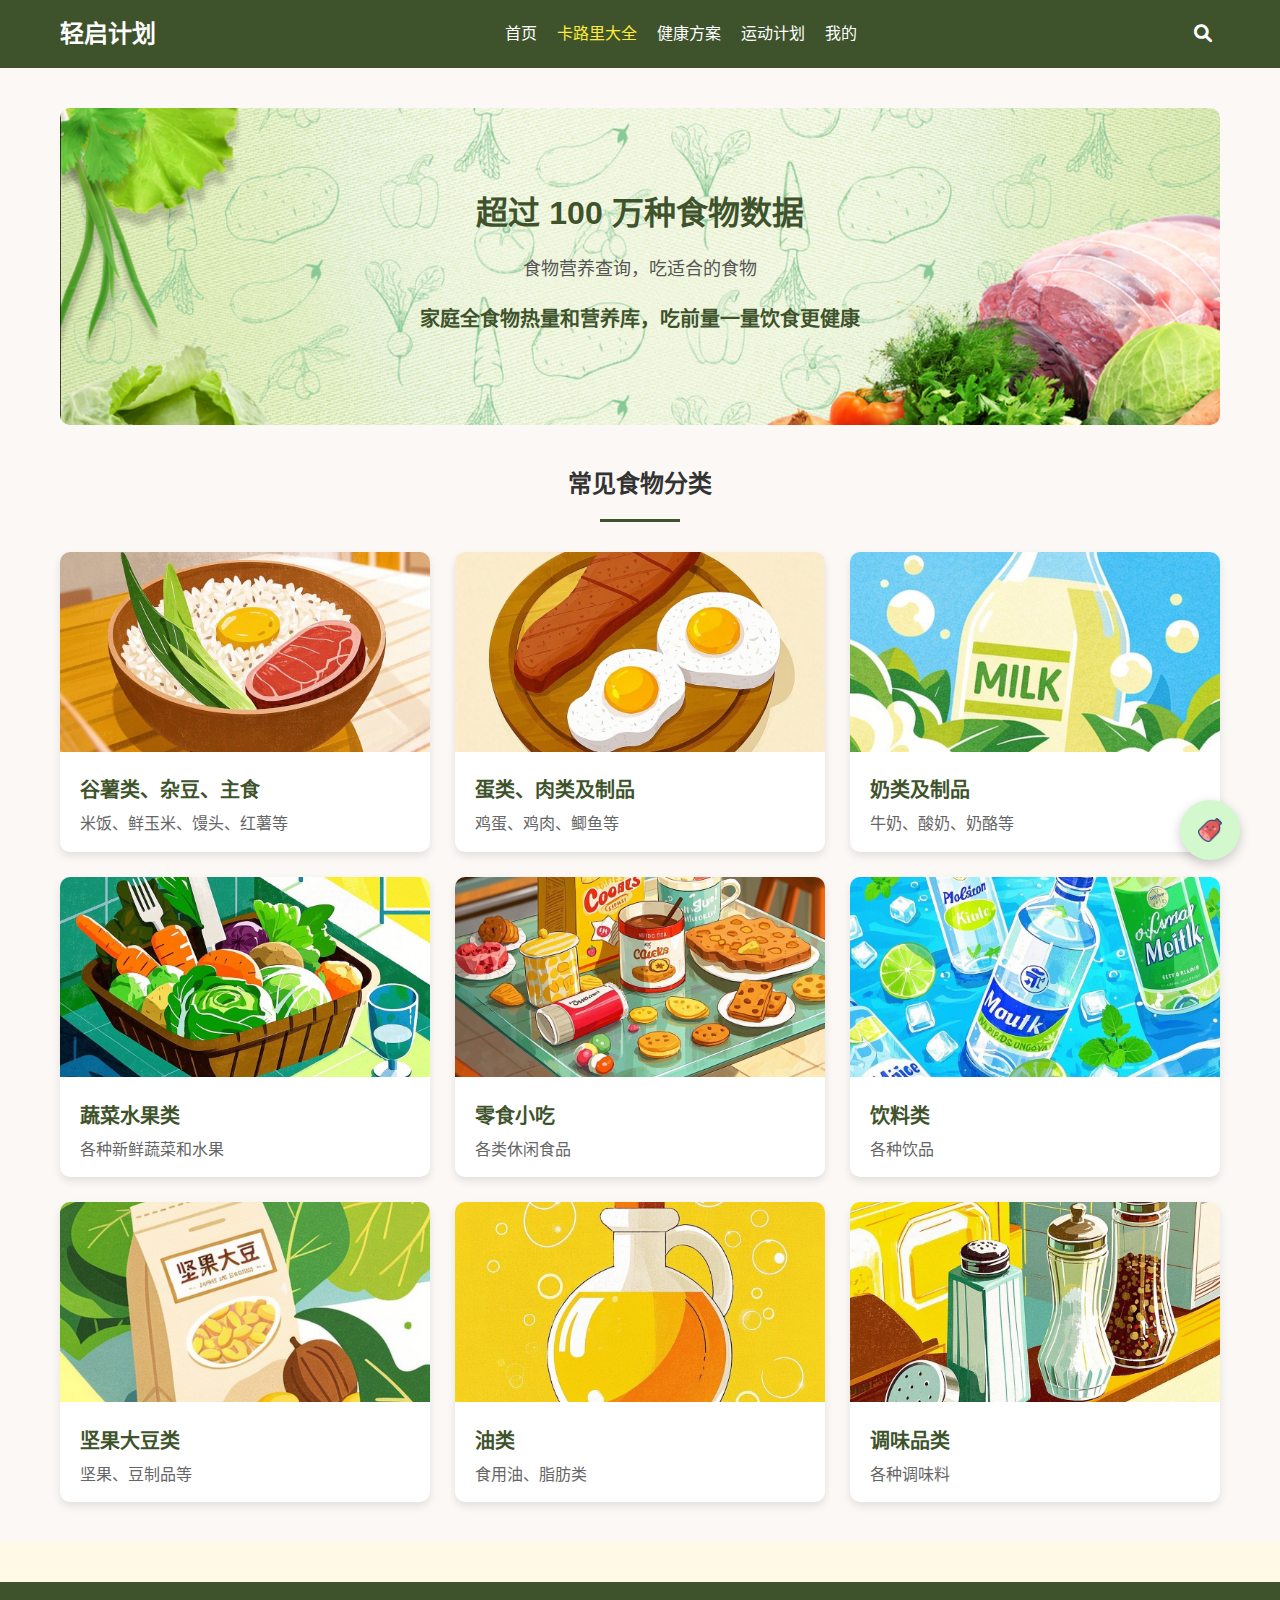
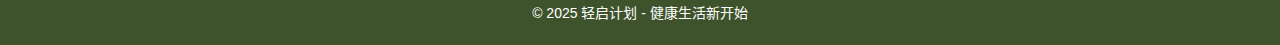
==== commit 4a9f278d: "Add files via upload" ====
--- a/calorie.html
+++ b/calorie.html
@@ -41,7 +41,7 @@
 
     <!-- 悬浮AI助手按钮 -->
     <div class="ai-float-btn" id="ai-float-btn">
-        <img src="images/ai图.png" alt="AI助手" class="ai-logo">
+        <img src="images/ai图1.png" alt="AI助手" class="ai-logo">
     </div>
 
 <!-- 悬浮聊天窗口 -->
--- a/css/style.css
+++ b/css/style.css
@@ -480,7 +480,7 @@
         top: 70px;
         left: 0;
         width: 100%;
-        background-color: #1976d2;
+        background-color: #3E532B;
         padding: 20px;
     }
     
@@ -960,7 +960,7 @@
 .icon-box i {
     font-size: 30px;
     /*图标颜色*/
-    color: #1976d2;
+    color: #3E532B;
 }
 
 .principle-card h3 {
@@ -1057,7 +1057,7 @@
 }
 
 .dinner .meal-header i {
-    color: #2196F3;
+    color: #3E532B;
 }
 
 .snack .meal-header i {
@@ -1423,7 +1423,7 @@
 
 .day-plan li::before {
     content: "•";
-    color: #1976d2;
+    color: #19d21c;
     font-size: 20px;
     position: absolute;
     left: 0;
@@ -1468,7 +1468,8 @@
 }
 
 .video-controls button {
-    background-color: rgba(25, 118, 210, 0.8);
+    /* background-color: rgba(25, 118, 210, 0.8); */
+    background-color: #729a4f;
     color: white;
     border: none;
     border-radius: 50%;
@@ -1482,7 +1483,8 @@
 }
 
 .video-controls button:hover {
-    background-color: rgba(25, 118, 210, 1);
+    /* background-color: rgba(25, 118, 210, 1); */
+    background-color: #6f9350;
     transform: scale(1.1);
 }
 
